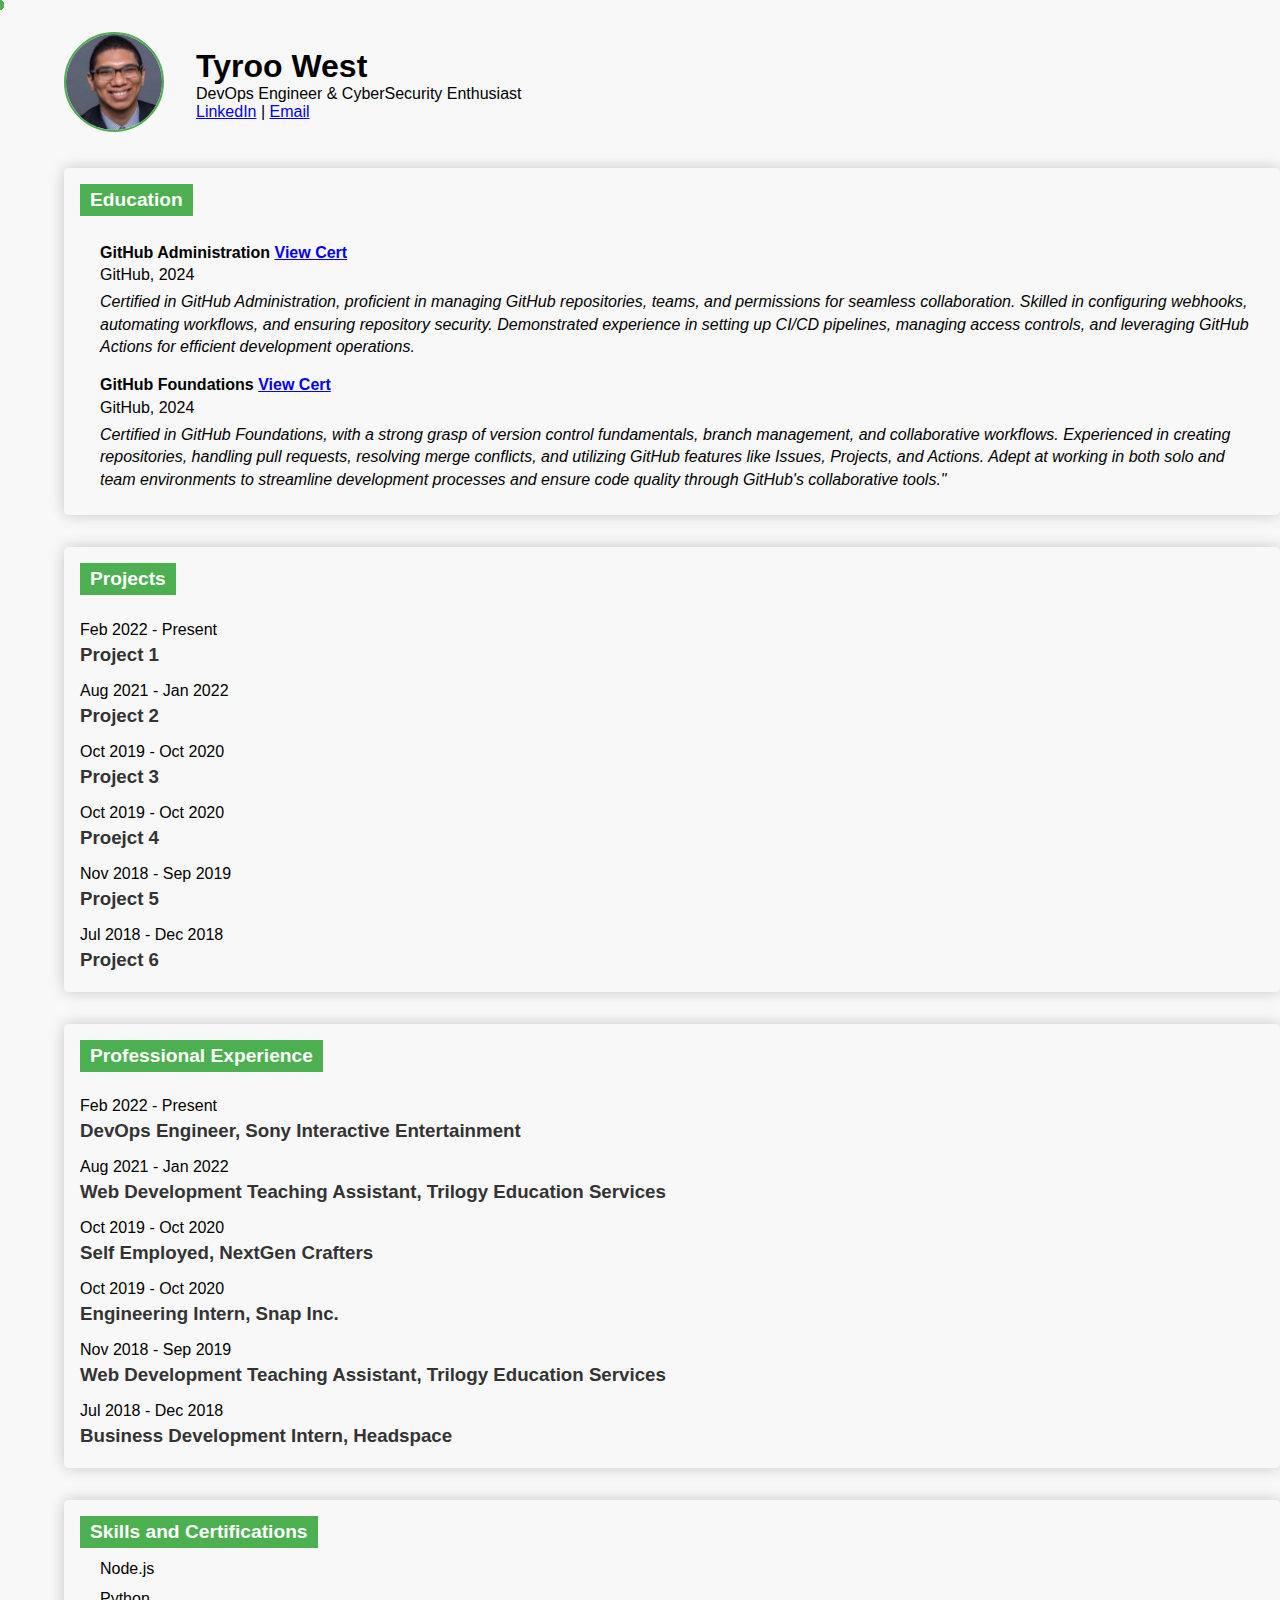
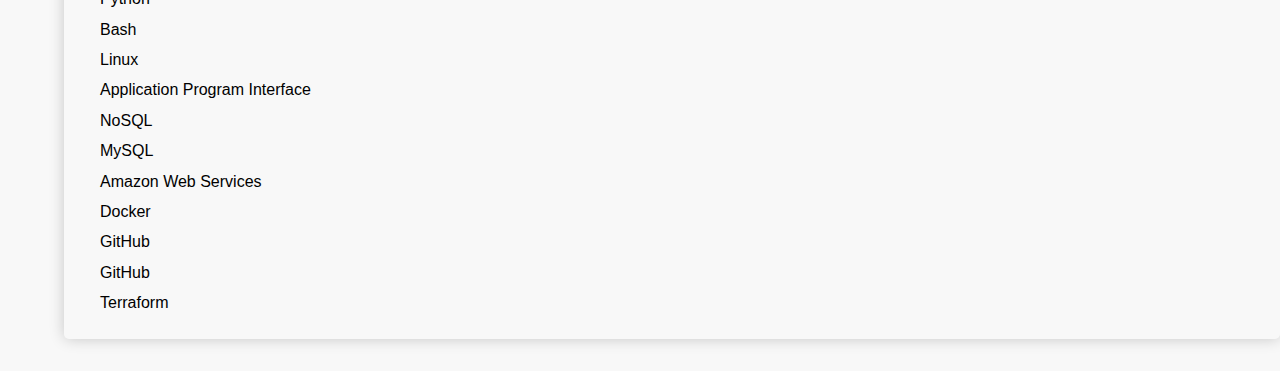
==== index.html @ eb383b2c "confirm user account" ====
<!DOCTYPE html>
<html lang="en">
<head>
<meta charset="UTF-8">
<meta name="viewport" content="width=device-width, initial-scale=1.0">
<title>DevOps Engineer Resume - Tyroo West</title>
<link rel="stylesheet" href="styles.css">
</head>
<body>
<div class="resume">
	<div class="top-section">
		<div class="headshot-container">
			<img src="headshot.jpg" alt="Your Name" class="resume-headshot">
		</div>
		<div class="contact-info">
			<h1>Tyroo West</h1>
			<p>DevOps Engineer & CyberSecurity Enthusiast</p>
			<p><a target="_blank" href="https://www.linkedin.com/in/tyroowest/">LinkedIn</a> | <a target="_blank" href="mailto:tyroojwest@gmail.com">Email</a></p>
		</div>
	</div>
	<section class="resume-section" id="education">
		<h2>Education</h2>
		<ul>
			<li>
				<span class="degree">GitHub Administration <a target="_blank" href="https://www.credly.com/badges/3693cd7b-7f9f-41f9-b478-7013c793939d/public_url">View Cert</a></span>
				<!-- <div data-iframe-width="150" data-iframe-height="270" data-share-badge-id="3693cd7b-7f9f-41f9-b478-7013c793939d" data-share-badge-host="https://www.credly.com"></div><script type="text/javascript" async src="//cdn.credly.com/assets/utilities/embed.js"></script> -->
				<span class="school">GitHub, 2024</span>
				<p>Certified in GitHub Administration, proficient in managing GitHub repositories, teams, and permissions for seamless collaboration. Skilled in configuring webhooks, automating workflows, and ensuring repository security. Demonstrated experience in setting up CI/CD pipelines, managing access controls, and leveraging GitHub Actions for efficient development operations.</p>
			</li>
			<li>
				<span class="degree">GitHub Foundations <a target="_blank" href="https://www.credly.com/badges/673c5be9-dde6-45e3-b7c4-67f58020884c/public_url">View Cert</a></span>
				<!-- <div data-iframe-width="150" data-iframe-height="270" data-share-badge-id="673c5be9-dde6-45e3-b7c4-67f58020884c" data-share-badge-host="https://www.credly.com"></div><script type="text/javascript" async src="//cdn.credly.com/assets/utilities/embed.js"></script> -->
				<span class="school">GitHub, 2024</span>
				<p>Certified in GitHub Foundations, with a strong grasp of version control fundamentals, branch management, and collaborative workflows. Experienced in creating repositories, handling pull requests, resolving merge conflicts, and utilizing GitHub features like Issues, Projects, and Actions. Adept at working in both solo and team environments to streamline development processes and ensure code quality through GitHub's collaborative tools."</p>
			</li>
		</ul>
	</section>
    <section class="resume-section" id="projects">
        <h2>Projects</h2>
        <div id="project"></div> <!-- Placeholder for timeline entries -->
    </section>
    <section class="resume-section" id="experience">
        <h2>Professional Experience</h2>
        <div id="timeline"></div> <!-- Placeholder for timeline entries -->
    </section>
    <section class="resume-section" id="certifications">
        <h2>Skills and Certifications</h2>
        <ul>
			<li>Node.js</li>
			<li>Python</li>
			<li>Bash</li>
			<li>Linux</li>
			<li>Application Program Interface</li>
			<li>NoSQL</li>
			<li>MySQL</li>
			<li>Amazon Web Services</li>
			<li>Docker</li>
			<li>GitHub</li>
			<li>GitHub</li>
			<li>Terraform</li>
		</ul>
    </section>
</div>
<script src="scripts.js"></script>
</body>
</html>
---- styles.css ----
/* General Styles */
* {
    margin: 0;
    padding: 0;
    box-sizing: border-box;
}

body, html {
    font-family: 'Helvetica', 'Verdana', sans-serif;
    background-color: #f8f8f8;
    margin-left: 2em; 
	margin-top: 1em;
}

.top-section {
    display: flex;
    justify-content: start;
    align-items: center;
    margin-bottom: 2em; 
}

.headshot-container {
    flex: 0 0 auto; 
    margin-right: 2em; 
}

.contact-info {
    flex: 1; 
    text-align: left;
}

.resume-headshot {
    width: 100px;
    height: 100px;
    border-radius: 50%;
    border: 2px solid #4CAF50;
    object-fit: cover;
}

.resume-section {
    margin-bottom: 2em;
    padding: 1em; 
    border-radius: 5px;
    box-shadow: 0px 0px 15px 0px rgba(0,0,0,0.2);
}

.resume-section h2 {
    margin-bottom: .5em;
    color: #333;
    font-weight: 600;
}

ul {
    padding-left: 20px;
    list-style-type: none; 
}

li {
    margin-bottom: .5em;
    line-height: 1.4;
    font-weight: 400;
}

#education p {
    font-style: italic;
}

.degree {
    font-weight: bold;
    display: block; 
    margin-top: 1em; 
}

.school {
    display: block;
    margin-bottom: 0.3em;
}

.timeline-content p {
    font-style: italic;
    margin-top: 0.5em;
    color: #555; 
}

.resume-header {
    text-align: center;
}

.resume-headshot {
    width: 100px;
    height: 100px;
    border-radius: 50%;
    border: 2px solid #4CAF50; 
}

/* Timeline Styles */
.timeline {
    border-left: 3px solid #4CAF50;
    padding-left: 20px;
    margin-left: 20px;
    position: relative;
}

.timeline-entry {
    margin-top: 1em;
	cursor: pointer;
    transition: all 0.3s ease-in-out; 
}

.timeline-dot {
    width: 10px;
    height: 10px;
    background-color: #4CAF50;
    border-radius: 50%;
    position: absolute;
    left: -6px;
    top: 0;
}

.timeline-content h3,
.timeline-content p {
    margin: 5px 0;
    color: #333; 
}

/* Transition for smooth toggling of description */
.timeline-content p {
    transition: all 0.3s ease-in-out;
}

/* Style for hiding/showing description */
.hidden {
    display: none;
}

.shown {
    display: block;
}

/* Section Styles */
.resume-section h2 {
    background-color: #4CAF50;
    color: white;
    padding: 5px 10px;
    display: inline-block;
    font-size: 1.2em; 
}
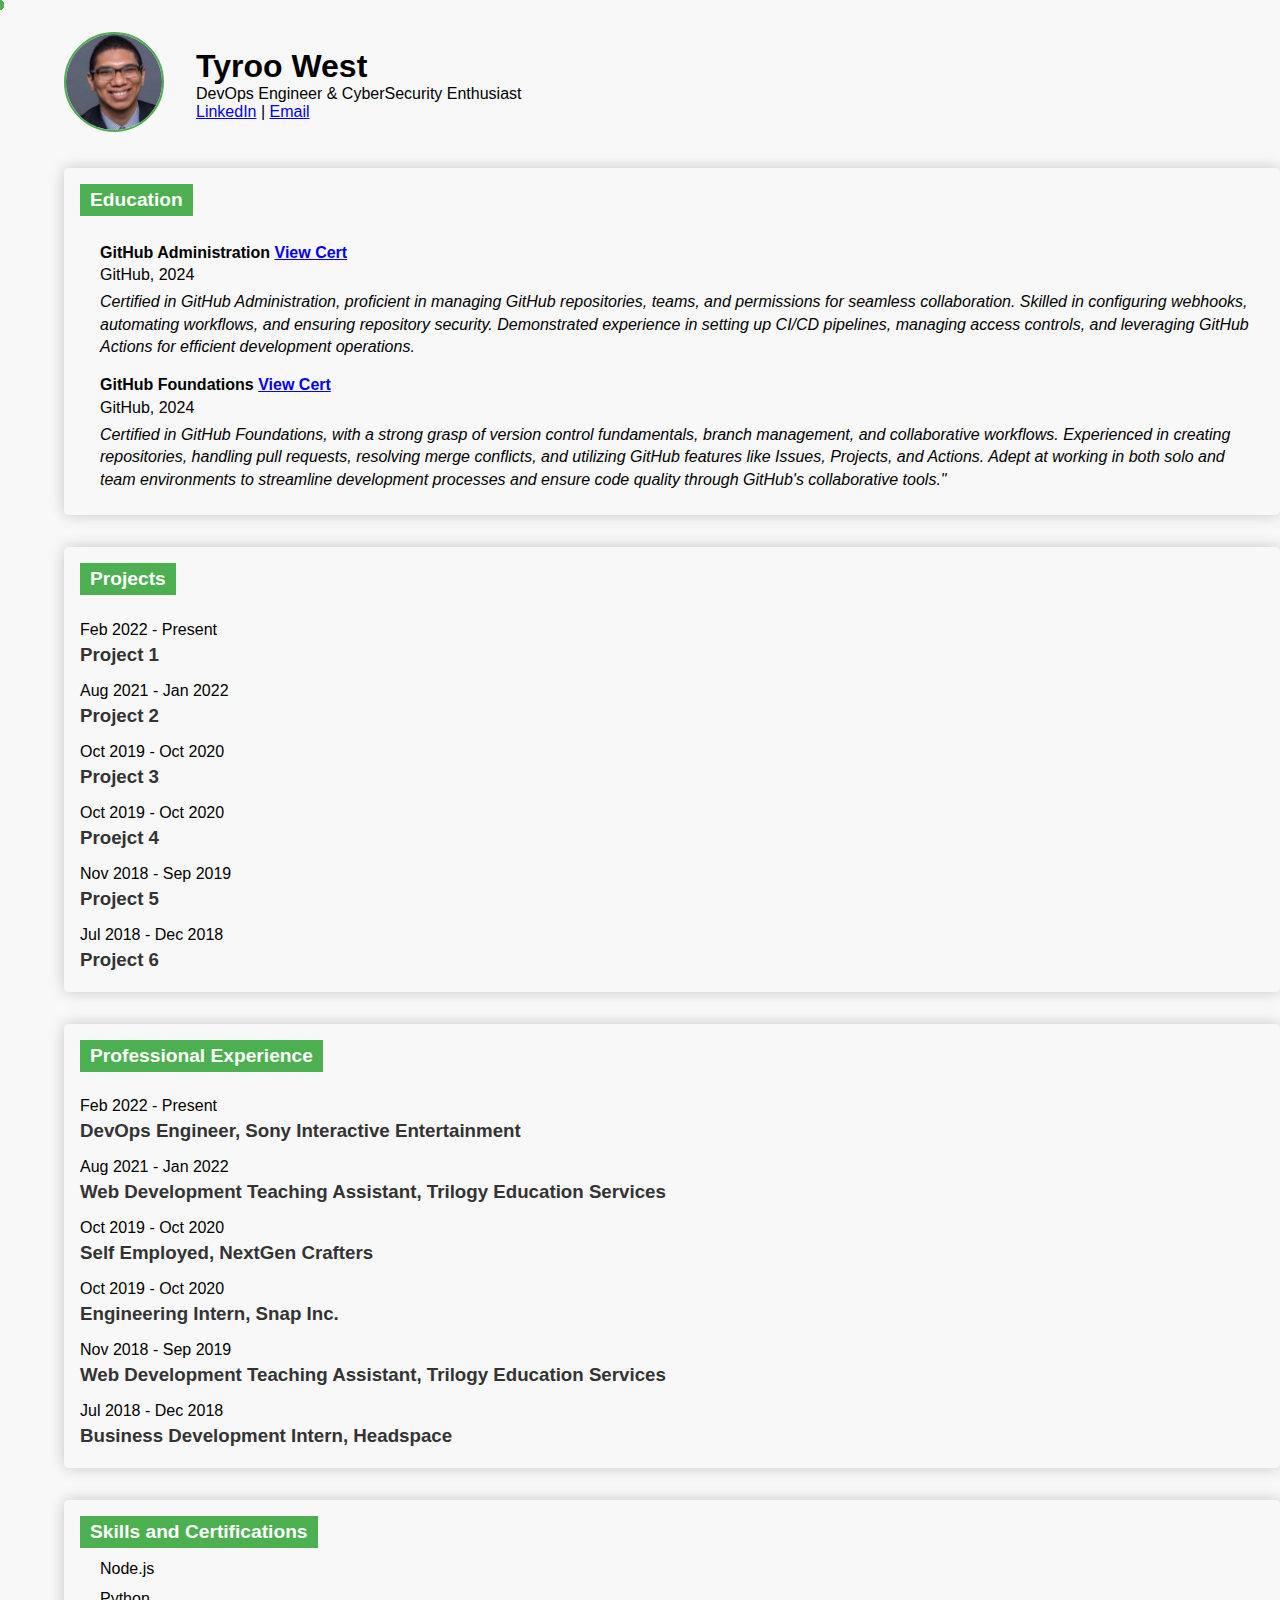
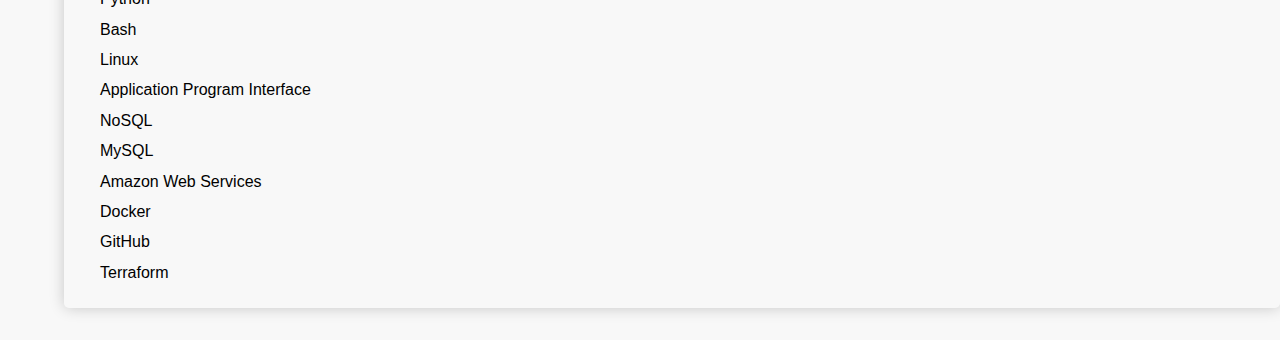
==== commit e4a29563: "verify account" ====
--- a/index.html
+++ b/index.html
@@ -56,7 +56,6 @@
 			<li>Amazon Web Services</li>
 			<li>Docker</li>
 			<li>GitHub</li>
-			<li>GitHub</li>
 			<li>Terraform</li>
 		</ul>
     </section>
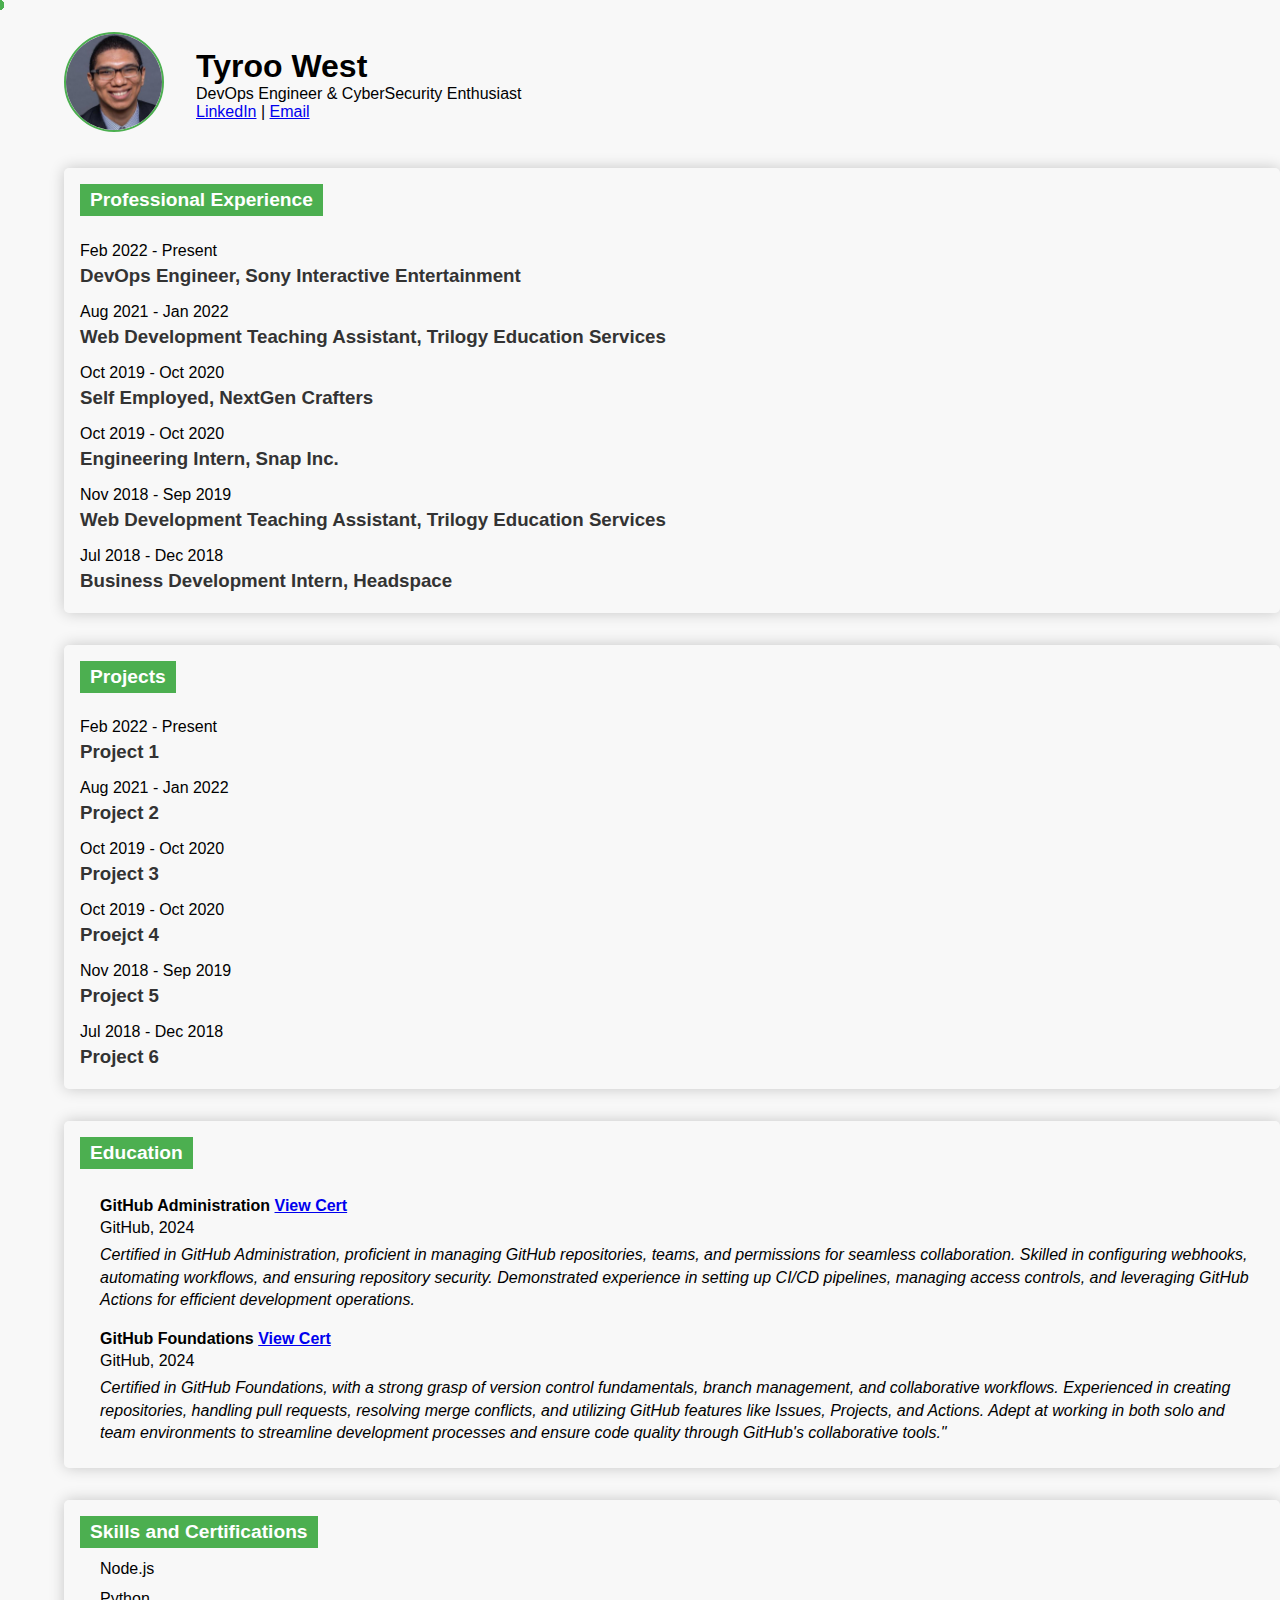
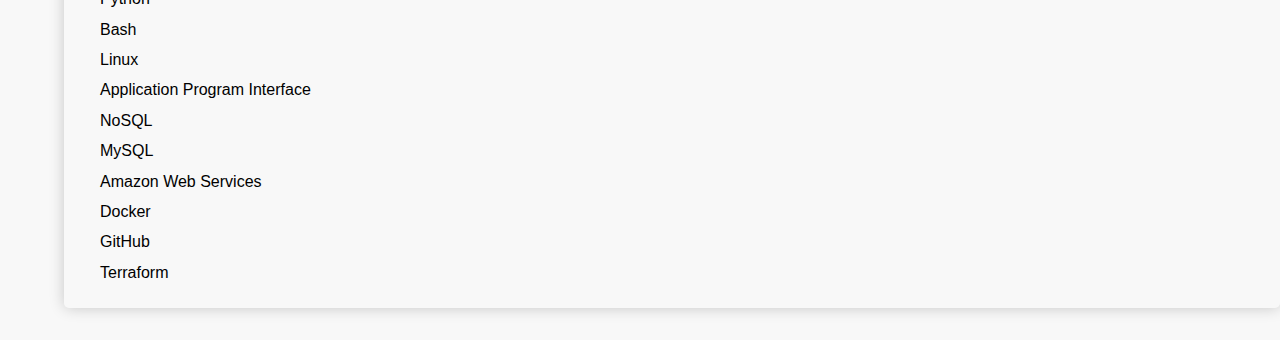
==== commit 3753b2be: "update experience" ====
--- a/index.html
+++ b/index.html
@@ -3,7 +3,7 @@
 <head>
 <meta charset="UTF-8">
 <meta name="viewport" content="width=device-width, initial-scale=1.0">
-<title>DevOps Engineer Resume - Tyroo West</title>
+<title>DevOps Engineer - Tyroo West</title>
 <link rel="stylesheet" href="styles.css">
 </head>
 <body>
@@ -18,6 +18,14 @@
 			<p><a target="_blank" href="https://www.linkedin.com/in/tyroowest/">LinkedIn</a> | <a target="_blank" href="mailto:tyroojwest@gmail.com">Email</a></p>
 		</div>
 	</div>
+    <section class="resume-section" id="experience">
+		<h2>Professional Experience</h2>
+        <div id="timeline"></div> <!-- Placeholder for timeline entries -->
+    </section>
+	<section class="resume-section" id="projects">
+		<h2>Projects</h2>
+		<div id="project"></div> <!-- Placeholder for timeline entries -->
+	</section>
 	<section class="resume-section" id="education">
 		<h2>Education</h2>
 		<ul>
@@ -35,16 +43,8 @@
 			</li>
 		</ul>
 	</section>
-    <section class="resume-section" id="projects">
-        <h2>Projects</h2>
-        <div id="project"></div> <!-- Placeholder for timeline entries -->
-    </section>
-    <section class="resume-section" id="experience">
-        <h2>Professional Experience</h2>
-        <div id="timeline"></div> <!-- Placeholder for timeline entries -->
-    </section>
     <section class="resume-section" id="certifications">
-        <h2>Skills and Certifications</h2>
+		<h2>Skills and Certifications</h2>
         <ul>
 			<li>Node.js</li>
 			<li>Python</li>
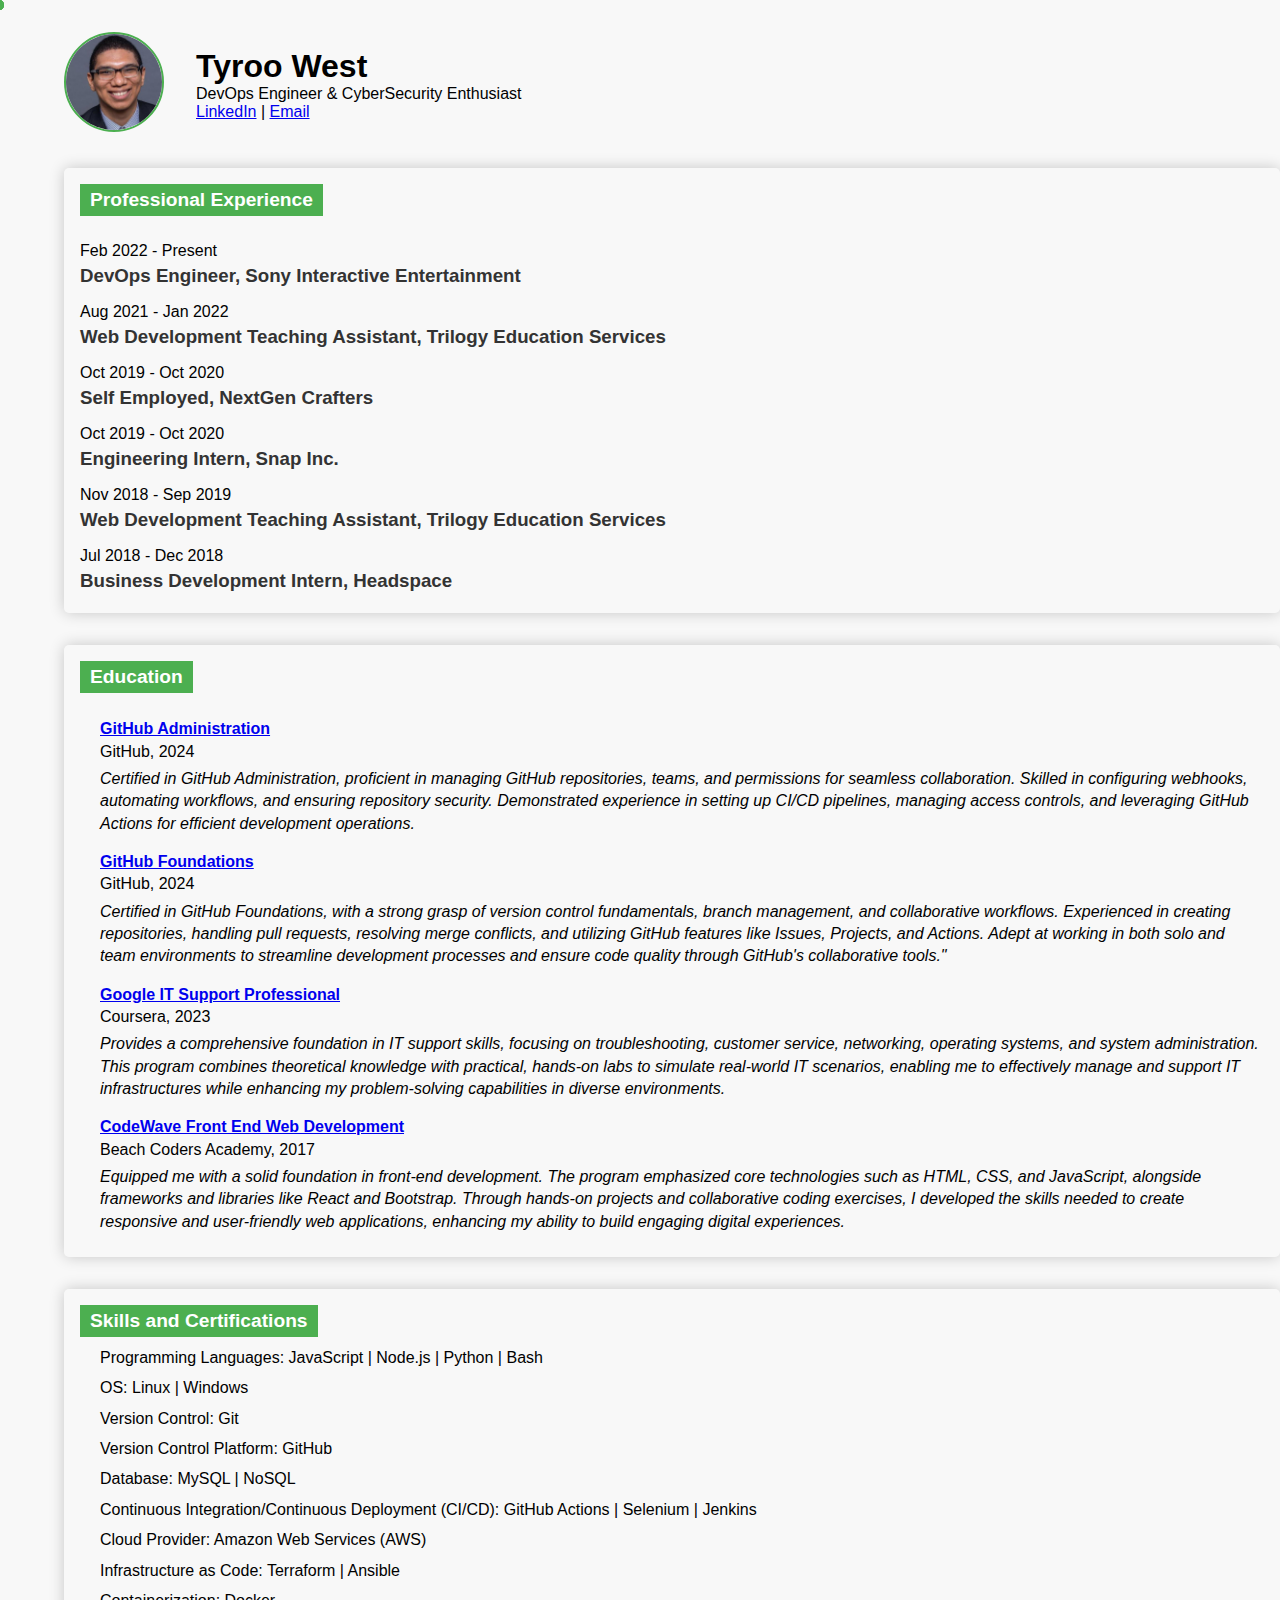
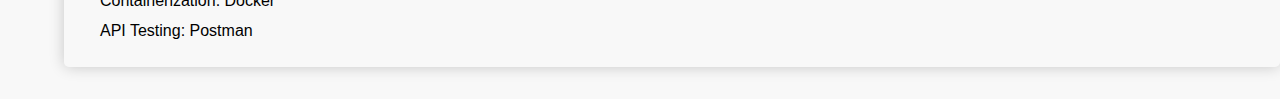
==== commit 8987460f: "disable projects, add skills" ====
--- a/index.html
+++ b/index.html
@@ -22,41 +22,58 @@
 		<h2>Professional Experience</h2>
         <div id="timeline"></div> <!-- Placeholder for timeline entries -->
     </section>
-	<section class="resume-section" id="projects">
+	<!-- <section class="resume-section" id="projects">
 		<h2>Projects</h2>
-		<div id="project"></div> <!-- Placeholder for timeline entries -->
-	</section>
+		<div id="project"></div>
+	</section> -->
 	<section class="resume-section" id="education">
 		<h2>Education</h2>
 		<ul>
 			<li>
-				<span class="degree">GitHub Administration <a target="_blank" href="https://www.credly.com/badges/3693cd7b-7f9f-41f9-b478-7013c793939d/public_url">View Cert</a></span>
+				<span class="degree">
+					<a target="_blank" href="https://www.credly.com/badges/3693cd7b-7f9f-41f9-b478-7013c793939d/public_url">GitHub Administration</a>
+				</span>
 				<!-- <div data-iframe-width="150" data-iframe-height="270" data-share-badge-id="3693cd7b-7f9f-41f9-b478-7013c793939d" data-share-badge-host="https://www.credly.com"></div><script type="text/javascript" async src="//cdn.credly.com/assets/utilities/embed.js"></script> -->
 				<span class="school">GitHub, 2024</span>
 				<p>Certified in GitHub Administration, proficient in managing GitHub repositories, teams, and permissions for seamless collaboration. Skilled in configuring webhooks, automating workflows, and ensuring repository security. Demonstrated experience in setting up CI/CD pipelines, managing access controls, and leveraging GitHub Actions for efficient development operations.</p>
 			</li>
 			<li>
-				<span class="degree">GitHub Foundations <a target="_blank" href="https://www.credly.com/badges/673c5be9-dde6-45e3-b7c4-67f58020884c/public_url">View Cert</a></span>
+				<span class="degree">
+					<a target="_blank" href="https://www.credly.com/badges/673c5be9-dde6-45e3-b7c4-67f58020884c/public_url">GitHub Foundations</a>
+				</span>
 				<!-- <div data-iframe-width="150" data-iframe-height="270" data-share-badge-id="673c5be9-dde6-45e3-b7c4-67f58020884c" data-share-badge-host="https://www.credly.com"></div><script type="text/javascript" async src="//cdn.credly.com/assets/utilities/embed.js"></script> -->
 				<span class="school">GitHub, 2024</span>
 				<p>Certified in GitHub Foundations, with a strong grasp of version control fundamentals, branch management, and collaborative workflows. Experienced in creating repositories, handling pull requests, resolving merge conflicts, and utilizing GitHub features like Issues, Projects, and Actions. Adept at working in both solo and team environments to streamline development processes and ensure code quality through GitHub's collaborative tools."</p>
+			</li>
+			<li>
+				<span class="degree">
+					<a target="_blank" href="https://coursera.org/share/cd73c191bc1175e698d60d69b2933c68">Google IT Support Professional</a>
+				</span>
+				<span class="school">Coursera, 2023</span>
+				<p>Provides a comprehensive foundation in IT support skills, focusing on troubleshooting, customer service, networking, operating systems, and system administration. This program combines theoretical knowledge with practical, hands-on labs to simulate real-world IT scenarios, enabling me to effectively manage and support IT infrastructures while enhancing my problem-solving capabilities in diverse environments.</p>
+			</li>
+			<li>
+				<span class="degree">
+					<a target="_blank" href="https://drive.google.com/file/d/1N1ALioIVBQ7FYCeXZU5s873BrPWLQsEA/view?usp=sharing">CodeWave Front End Web Development</a>
+				</span>
+				<span class="school">Beach Coders Academy, 2017</span>
+				<p>Equipped me with a solid foundation in front-end development. The program emphasized core technologies such as HTML, CSS, and JavaScript, alongside frameworks and libraries like React and Bootstrap. Through hands-on projects and collaborative coding exercises, I developed the skills needed to create responsive and user-friendly web applications, enhancing my ability to build engaging digital experiences.</p>
 			</li>
 		</ul>
 	</section>
     <section class="resume-section" id="certifications">
 		<h2>Skills and Certifications</h2>
         <ul>
-			<li>Node.js</li>
-			<li>Python</li>
-			<li>Bash</li>
-			<li>Linux</li>
-			<li>Application Program Interface</li>
-			<li>NoSQL</li>
-			<li>MySQL</li>
-			<li>Amazon Web Services</li>
-			<li>Docker</li>
-			<li>GitHub</li>
-			<li>Terraform</li>
+			<li>Programming Languages: JavaScript | Node.js | Python | Bash</li>
+			<li>OS: Linux | Windows</li>
+			<li>Version Control: Git</li>
+			<li>Version Control Platform: GitHub</li>
+			<li>Database: MySQL | NoSQL</li>
+			<li>Continuous Integration/Continuous Deployment (CI/CD): GitHub Actions | Selenium | Jenkins</li>
+			<li>Cloud Provider: Amazon Web Services (AWS)</li>
+			<li>Infrastructure as Code: Terraform | Ansible</li>
+			<li>Containerization: Docker</li>
+			<li>API Testing: Postman</li>
 		</ul>
     </section>
 </div>
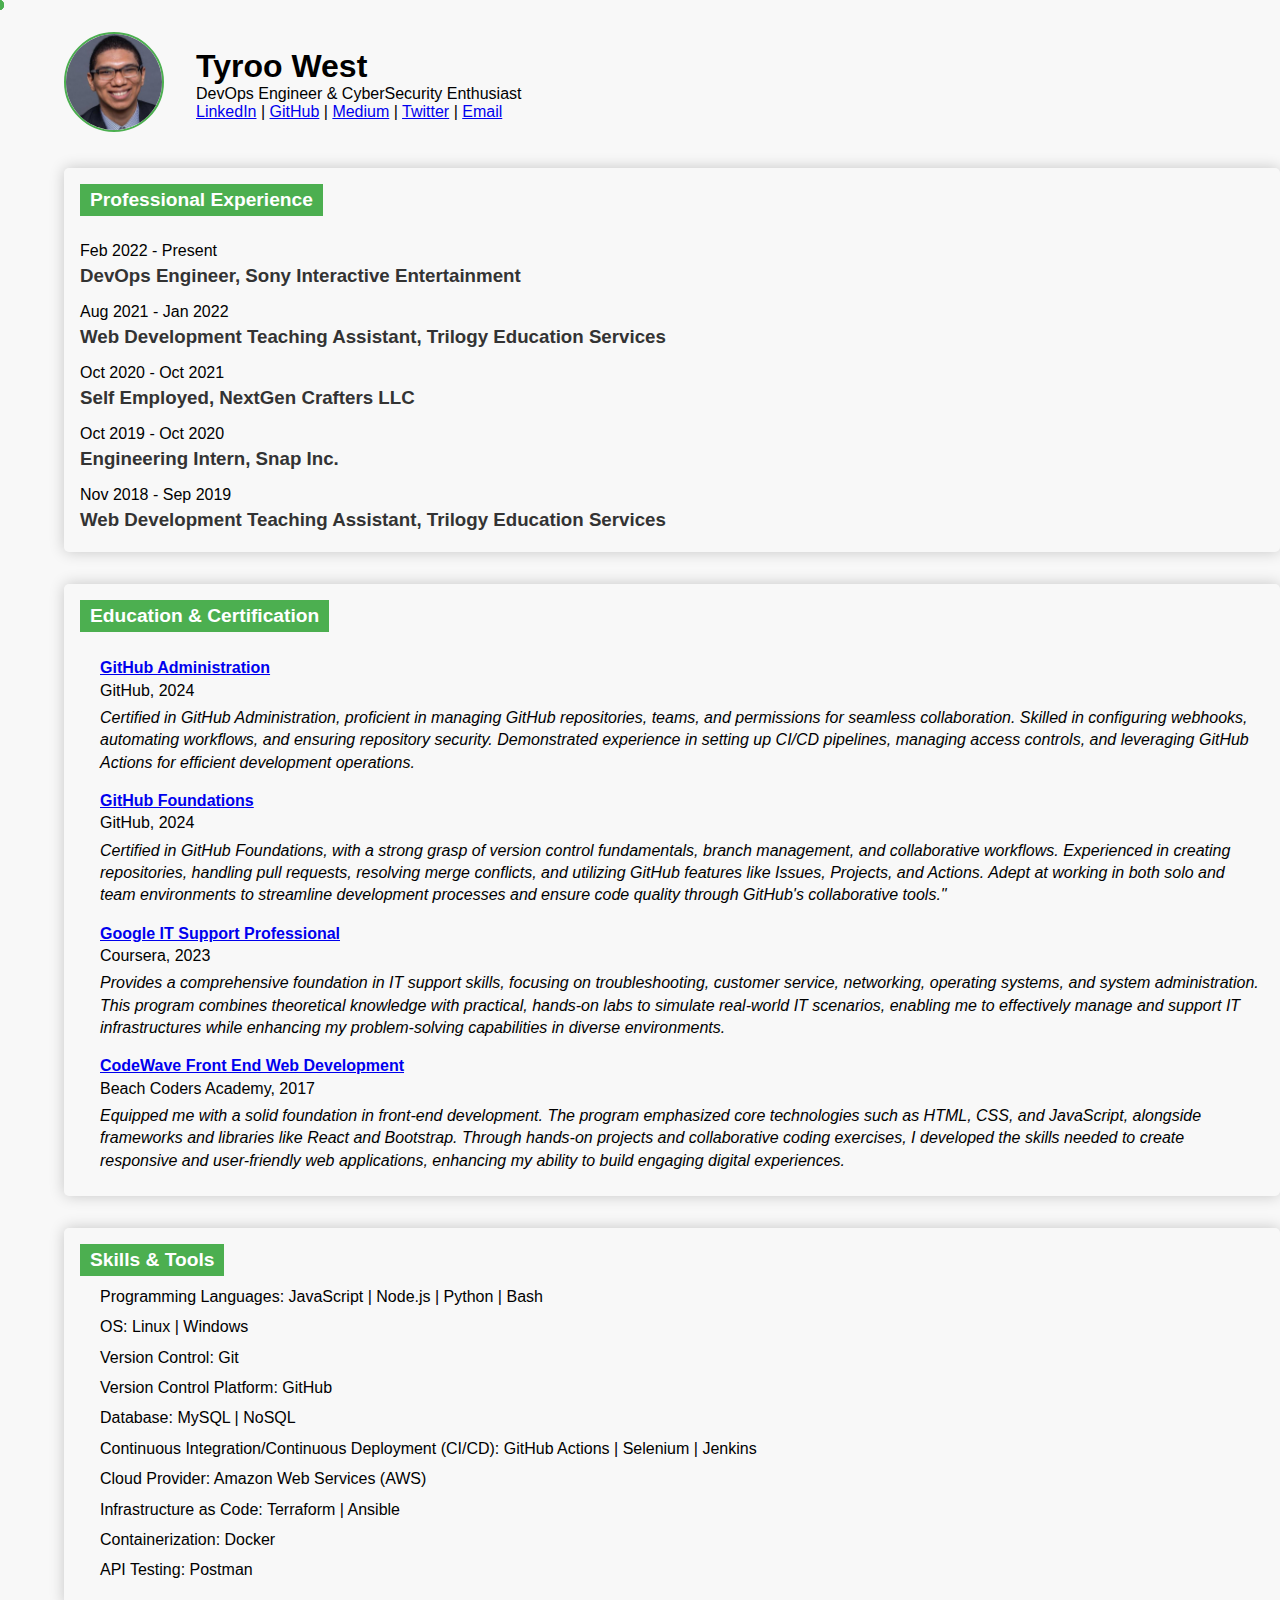
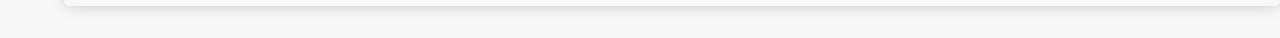
==== commit cd13cfdd: "add links" ====
--- a/index.html
+++ b/index.html
@@ -15,7 +15,13 @@
 		<div class="contact-info">
 			<h1>Tyroo West</h1>
 			<p>DevOps Engineer & CyberSecurity Enthusiast</p>
-			<p><a target="_blank" href="https://www.linkedin.com/in/tyroowest/">LinkedIn</a> | <a target="_blank" href="mailto:tyroojwest@gmail.com">Email</a></p>
+			<p>
+				<a target="_blank" href="https://www.linkedin.com/in/tyroowest/">LinkedIn</a> |
+				<a target="_blank" href="https://github.com/T-Wesst">GitHub</a> |
+				<a target="_blank" href="https://medium.com/@tyroojwest">Medium</a> |
+				<a target="_blank" href="https://x.com/tyroo_west">Twitter</a> |
+				<a target="_blank" href="mailto:tyroojwest@gmail.com">Email</a>
+			</p>
 		</div>
 	</div>
     <section class="resume-section" id="experience">
@@ -27,7 +33,7 @@
 		<div id="project"></div>
 	</section> -->
 	<section class="resume-section" id="education">
-		<h2>Education</h2>
+		<h2>Education & Certification</h2>
 		<ul>
 			<li>
 				<span class="degree">
@@ -62,7 +68,7 @@
 		</ul>
 	</section>
     <section class="resume-section" id="certifications">
-		<h2>Skills and Certifications</h2>
+		<h2>Skills & Tools</h2>
         <ul>
 			<li>Programming Languages: JavaScript | Node.js | Python | Bash</li>
 			<li>OS: Linux | Windows</li>
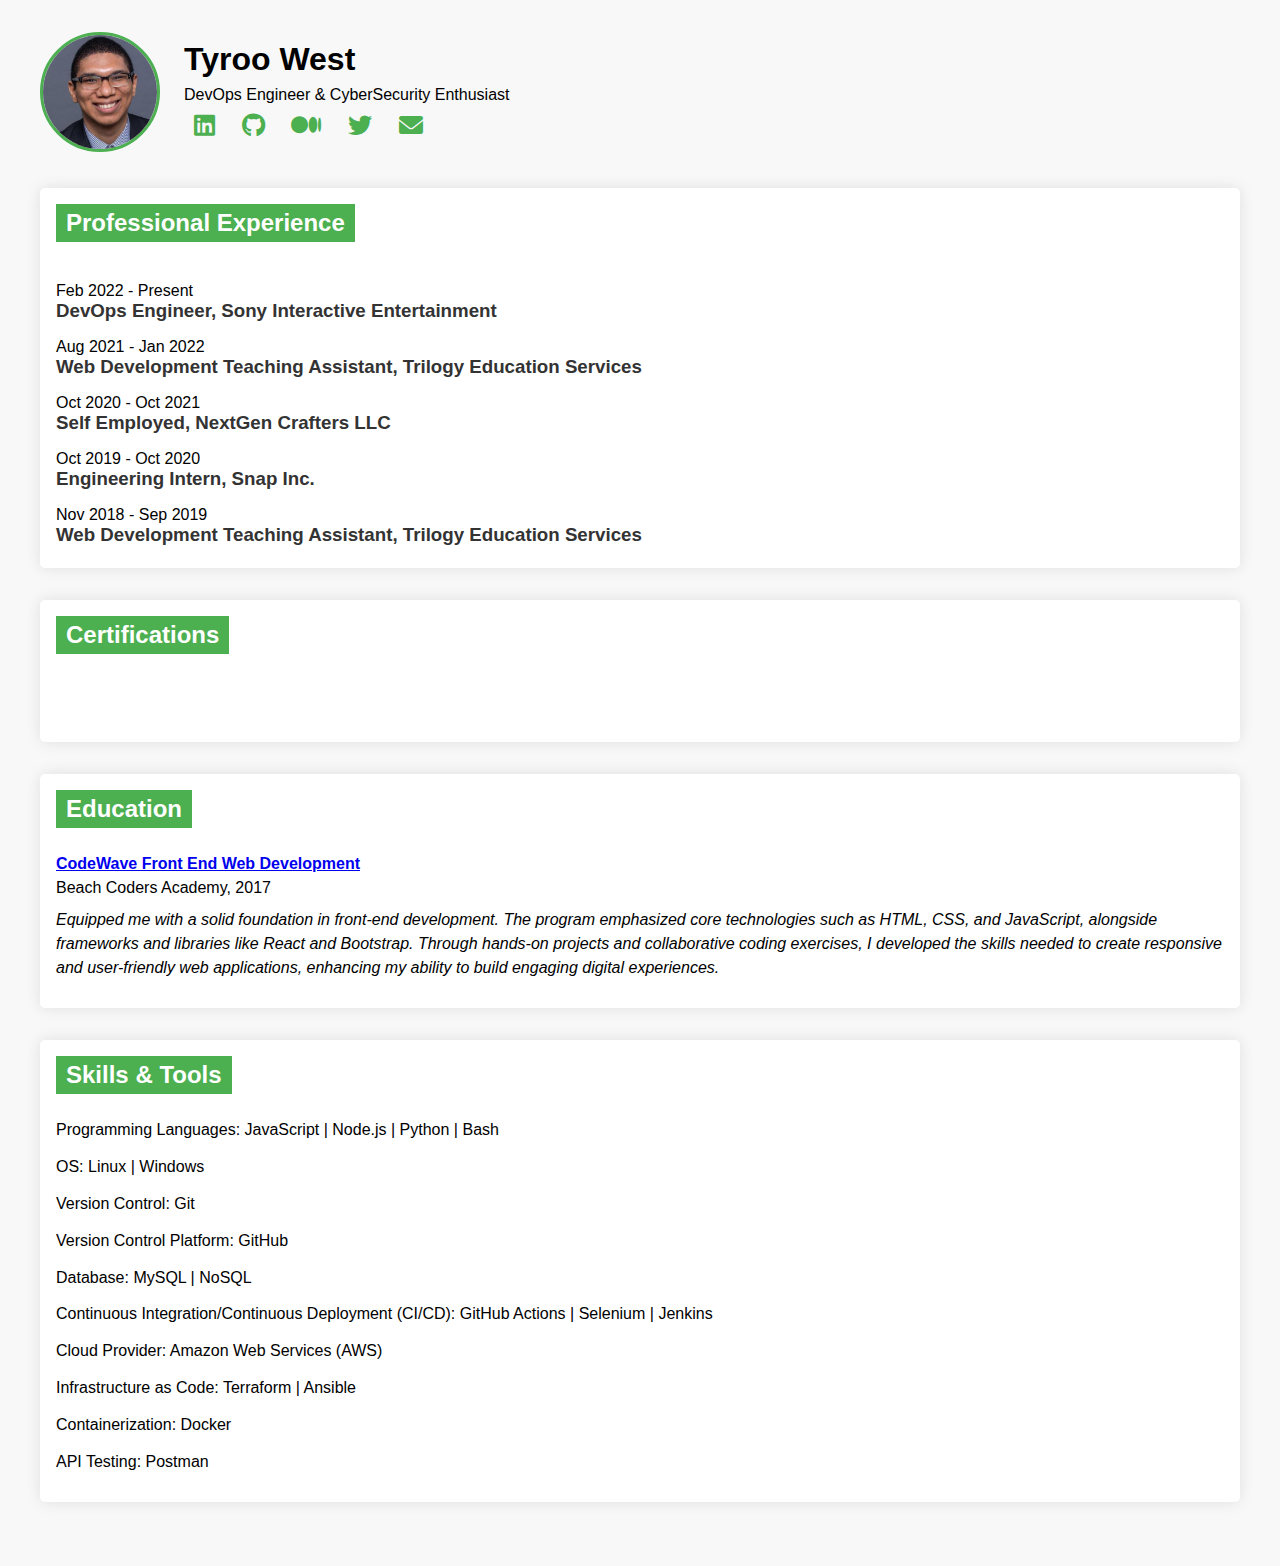
==== commit 92470539: "update profile" ====
--- a/index.html
+++ b/index.html
@@ -1,10 +1,11 @@
 <!DOCTYPE html>
 <html lang="en">
 <head>
-<meta charset="UTF-8">
-<meta name="viewport" content="width=device-width, initial-scale=1.0">
-<title>DevOps Engineer - Tyroo West</title>
-<link rel="stylesheet" href="styles.css">
+	<meta charset="UTF-8">
+	<meta name="viewport" content="width=device-width, initial-scale=1.0">
+	<title>DevOps Engineer - Tyroo West</title>
+	<link rel="stylesheet" href="styles.css">
+	<link rel="stylesheet" href="https://cdnjs.cloudflare.com/ajax/libs/font-awesome/6.0.0-beta3/css/all.min.css">
 </head>
 <body>
 <div class="resume">
@@ -16,11 +17,21 @@
 			<h1>Tyroo West</h1>
 			<p>DevOps Engineer & CyberSecurity Enthusiast</p>
 			<p>
-				<a target="_blank" href="https://www.linkedin.com/in/tyroowest/">LinkedIn</a> |
-				<a target="_blank" href="https://github.com/T-Wesst">GitHub</a> |
-				<a target="_blank" href="https://medium.com/@tyroojwest">Medium</a> |
-				<a target="_blank" href="https://x.com/tyroo_west">Twitter</a> |
-				<a target="_blank" href="mailto:tyroojwest@gmail.com">Email</a>
+				<a href="https://www.linkedin.com/in/tyroowest/" target="_blank">
+					<i class="fab fa-linkedin"></i>
+				</a>
+				<a href="https://github.com/T-Wesst" target="_blank">
+					<i class="fab fa-github"></i>
+				</a>
+				<a href="https://medium.com/@tyroojwest" target="_blank">
+					<i class="fab fa-medium"></i>
+				</a>
+				<a href="https://twitter.com/tyroo_west" target="_blank">
+					<i class="fab fa-twitter"></i>
+				</a>
+				<a href="mailto:tyroojwest@gmail.com">
+					<i class="fas fa-envelope"></i>
+				</a>
 			</p>
 		</div>
 	</div>
@@ -32,32 +43,19 @@
 		<h2>Projects</h2>
 		<div id="project"></div>
 	</section> -->
+	<section class="resume-section" id="certifications">
+		<h2>Certifications</h2>
+		<div>
+			<span class="certifications">
+				<div data-iframe-width="150" data-iframe-height="270" data-share-badge-id="3693cd7b-7f9f-41f9-b478-7013c793939d" data-share-badge-host="https://www.credly.com"></div><script type="text/javascript" async src="//cdn.credly.com/assets/utilities/embed.js"></script>
+				<div data-iframe-width="150" data-iframe-height="270" data-share-badge-id="673c5be9-dde6-45e3-b7c4-67f58020884c" data-share-badge-host="https://www.credly.com"></div><script type="text/javascript" async src="//cdn.credly.com/assets/utilities/embed.js"></script>
+				<!-- <a target="_blank" href="https://coursera.org/share/cd73c191bc1175e698d60d69b2933c68">Google IT Support Professional, Coursera 2023</a> -->
+			</span>
+		</div>
+	</section>
 	<section class="resume-section" id="education">
-		<h2>Education & Certification</h2>
+		<h2>Education</h2>
 		<ul>
-			<li>
-				<span class="degree">
-					<a target="_blank" href="https://www.credly.com/badges/3693cd7b-7f9f-41f9-b478-7013c793939d/public_url">GitHub Administration</a>
-				</span>
-				<!-- <div data-iframe-width="150" data-iframe-height="270" data-share-badge-id="3693cd7b-7f9f-41f9-b478-7013c793939d" data-share-badge-host="https://www.credly.com"></div><script type="text/javascript" async src="//cdn.credly.com/assets/utilities/embed.js"></script> -->
-				<span class="school">GitHub, 2024</span>
-				<p>Certified in GitHub Administration, proficient in managing GitHub repositories, teams, and permissions for seamless collaboration. Skilled in configuring webhooks, automating workflows, and ensuring repository security. Demonstrated experience in setting up CI/CD pipelines, managing access controls, and leveraging GitHub Actions for efficient development operations.</p>
-			</li>
-			<li>
-				<span class="degree">
-					<a target="_blank" href="https://www.credly.com/badges/673c5be9-dde6-45e3-b7c4-67f58020884c/public_url">GitHub Foundations</a>
-				</span>
-				<!-- <div data-iframe-width="150" data-iframe-height="270" data-share-badge-id="673c5be9-dde6-45e3-b7c4-67f58020884c" data-share-badge-host="https://www.credly.com"></div><script type="text/javascript" async src="//cdn.credly.com/assets/utilities/embed.js"></script> -->
-				<span class="school">GitHub, 2024</span>
-				<p>Certified in GitHub Foundations, with a strong grasp of version control fundamentals, branch management, and collaborative workflows. Experienced in creating repositories, handling pull requests, resolving merge conflicts, and utilizing GitHub features like Issues, Projects, and Actions. Adept at working in both solo and team environments to streamline development processes and ensure code quality through GitHub's collaborative tools."</p>
-			</li>
-			<li>
-				<span class="degree">
-					<a target="_blank" href="https://coursera.org/share/cd73c191bc1175e698d60d69b2933c68">Google IT Support Professional</a>
-				</span>
-				<span class="school">Coursera, 2023</span>
-				<p>Provides a comprehensive foundation in IT support skills, focusing on troubleshooting, customer service, networking, operating systems, and system administration. This program combines theoretical knowledge with practical, hands-on labs to simulate real-world IT scenarios, enabling me to effectively manage and support IT infrastructures while enhancing my problem-solving capabilities in diverse environments.</p>
-			</li>
 			<li>
 				<span class="degree">
 					<a target="_blank" href="https://drive.google.com/file/d/1N1ALioIVBQ7FYCeXZU5s873BrPWLQsEA/view?usp=sharing">CodeWave Front End Web Development</a>
--- a/styles.css
+++ b/styles.css
@@ -8,140 +8,239 @@
 body, html {
     font-family: 'Helvetica', 'Verdana', sans-serif;
     background-color: #f8f8f8;
-    margin-left: 2em; 
-	margin-top: 1em;
-}
-
+    margin: 0;
+    padding: 1em;
+}
+
+.resume {
+    max-width: 1200px;
+    margin: 0 auto;
+}
+
+/* Top Section (Headshot and Contact Info) */
 .top-section {
     display: flex;
-    justify-content: start;
     align-items: center;
-    margin-bottom: 2em; 
+    justify-content: space-between;
+    margin-bottom: 2em;
 }
 
 .headshot-container {
-    flex: 0 0 auto; 
-    margin-right: 2em; 
+    flex: 0 0 auto;
+    margin-right: 1.5em;
+}
+
+.resume-headshot {
+    width: 120px;
+    height: 120px;
+    border-radius: 50%;
+    border: 3px solid #4CAF50;
+    object-fit: cover;
 }
 
 .contact-info {
-    flex: 1; 
+    flex: 1;
     text-align: left;
 }
 
-.resume-headshot {
-    width: 100px;
-    height: 100px;
-    border-radius: 50%;
-    border: 2px solid #4CAF50;
-    object-fit: cover;
-}
-
+.contact-info h1 {
+    font-size: 2em;
+    margin-bottom: 0.2em;
+}
+
+.contact-info p {
+    margin: 0.5em 0;
+}
+
+.contact-info a {
+    margin: 0 10px;
+    color: #4CAF50;
+    font-size: 1.5em;
+    text-decoration: none;
+}
+
+.contact-info a:hover {
+    color: #333;
+}
+
+/* Resume Sections */
 .resume-section {
     margin-bottom: 2em;
-    padding: 1em; 
+    padding: 1em;
     border-radius: 5px;
-    box-shadow: 0px 0px 15px 0px rgba(0,0,0,0.2);
-}
-
-.resume-section h2 {
-    margin-bottom: .5em;
-    color: #333;
-    font-weight: 600;
-}
-
-ul {
-    padding-left: 20px;
-    list-style-type: none; 
-}
-
-li {
-    margin-bottom: .5em;
-    line-height: 1.4;
-    font-weight: 400;
-}
-
-#education p {
-    font-style: italic;
-}
-
-.degree {
-    font-weight: bold;
-    display: block; 
-    margin-top: 1em; 
-}
-
-.school {
-    display: block;
-    margin-bottom: 0.3em;
-}
-
-.timeline-content p {
-    font-style: italic;
-    margin-top: 0.5em;
-    color: #555; 
-}
-
-.resume-header {
-    text-align: center;
-}
-
-.resume-headshot {
-    width: 100px;
-    height: 100px;
-    border-radius: 50%;
-    border: 2px solid #4CAF50; 
-}
-
-/* Timeline Styles */
-.timeline {
-    border-left: 3px solid #4CAF50;
-    padding-left: 20px;
-    margin-left: 20px;
-    position: relative;
-}
-
-.timeline-entry {
-    margin-top: 1em;
-	cursor: pointer;
-    transition: all 0.3s ease-in-out; 
-}
-
-.timeline-dot {
-    width: 10px;
-    height: 10px;
-    background-color: #4CAF50;
-    border-radius: 50%;
-    position: absolute;
-    left: -6px;
-    top: 0;
-}
-
-.timeline-content h3,
-.timeline-content p {
-    margin: 5px 0;
-    color: #333; 
-}
-
-/* Transition for smooth toggling of description */
-.timeline-content p {
-    transition: all 0.3s ease-in-out;
-}
-
-/* Style for hiding/showing description */
-.hidden {
-    display: none;
-}
-
-.shown {
-    display: block;
-}
-
-/* Section Styles */
+    box-shadow: 0px 0px 15px rgba(0, 0, 0, 0.1);
+    background-color: white;
+    text-align: left; /* Default alignment */
+}
+
 .resume-section h2 {
     background-color: #4CAF50;
     color: white;
     padding: 5px 10px;
     display: inline-block;
-    font-size: 1.2em; 
-}+    margin-bottom: 1em;
+    font-size: 1.5em;
+}
+
+/* List Styles */
+ul {
+    list-style: none;
+    padding: 0;
+}
+
+li {
+    margin-bottom: 0.8em;
+    line-height: 1.5;
+    font-weight: 400;
+}
+
+.degree {
+    font-weight: bold;
+}
+
+.school {
+    display: block;
+    margin-bottom: 0.3em;
+}
+
+#education p {
+    font-style: italic;
+    margin-top: 0.5em;
+}
+
+/* Certifications Section */
+#certifications div {
+    display: flex;
+    flex-wrap: wrap;
+    gap: 20px;
+    justify-content: center;
+    align-items: center;
+    margin-top: 1em;
+}
+
+#certifications div > div {
+    flex: 0 0 150px;
+    height: 270px;
+    box-shadow: 0 4px 8px rgba(0, 0, 0, 0.1);
+    border-radius: 10px;
+    overflow: hidden;
+}
+
+/* Timeline Styles */
+.timeline {
+    border-left: 3px solid #4CAF50;
+    padding-left: 20px;
+    margin-left: 10px;
+}
+
+.timeline-entry {
+    margin-top: 1em;
+    position: relative;
+    cursor: pointer;
+    transition: all 0.3s ease;
+}
+
+.timeline-content h3 {
+    margin-bottom: 0.3em;
+    color: #333;
+}
+
+.timeline-content p {
+    margin: 0.5em 0;
+    color: #555;
+    transition: all 0.3s ease-in-out;
+}
+
+/* Media Queries for Responsive Design */
+@media (max-width: 1024px) {
+    .top-section {
+        flex-direction: row;
+        align-items: center;
+    }
+
+    .resume-headshot {
+        width: 100px;
+        height: 100px;
+    }
+}
+
+@media (max-width: 768px) {
+    .top-section {
+        flex-direction: column;
+        align-items: center;
+        text-align: center;
+    }
+
+    .headshot-container {
+        margin-right: 0;
+        margin-bottom: 1em;
+    }
+
+    .contact-info a {
+        font-size: 1.3em;
+    }
+
+    .resume-section {
+        padding: 0.8em;
+    }
+
+    .resume-section h2 {
+        font-size: 1.3em;
+    }
+}
+
+/* Mobile Styles: Center Top Section and Resume Content */
+@media (max-width: 480px) {
+    body {
+        padding: 0.5em;
+    }
+
+    /* Center the top section content */
+    .top-section {
+        flex-direction: column;
+        align-items: center;
+        text-align: center;
+    }
+
+    .contact-info {
+        display: contents;
+    }
+
+    .contact-info h1 {
+        font-size: 1.6em;
+        margin-bottom: 0.5em;
+    }
+
+    .resume-headshot {
+        width: 80px;
+        height: 80px;
+    }
+
+    .timeline {
+        padding-left: 10px;
+    }
+
+    .timeline-content h3 {
+        font-size: 1.1em;
+    }
+
+    .timeline-content p {
+        font-size: 0.9em;
+    }
+
+    /* Center content inside resume sections */
+    .resume-section {
+        text-align: center;
+    }
+
+    .resume-section h2 {
+        display: block;
+        margin: 0 auto 1em;
+    }
+
+    #certifications div {
+        flex-direction: column;
+        align-items: center;
+        gap: 15px;
+    }
+}
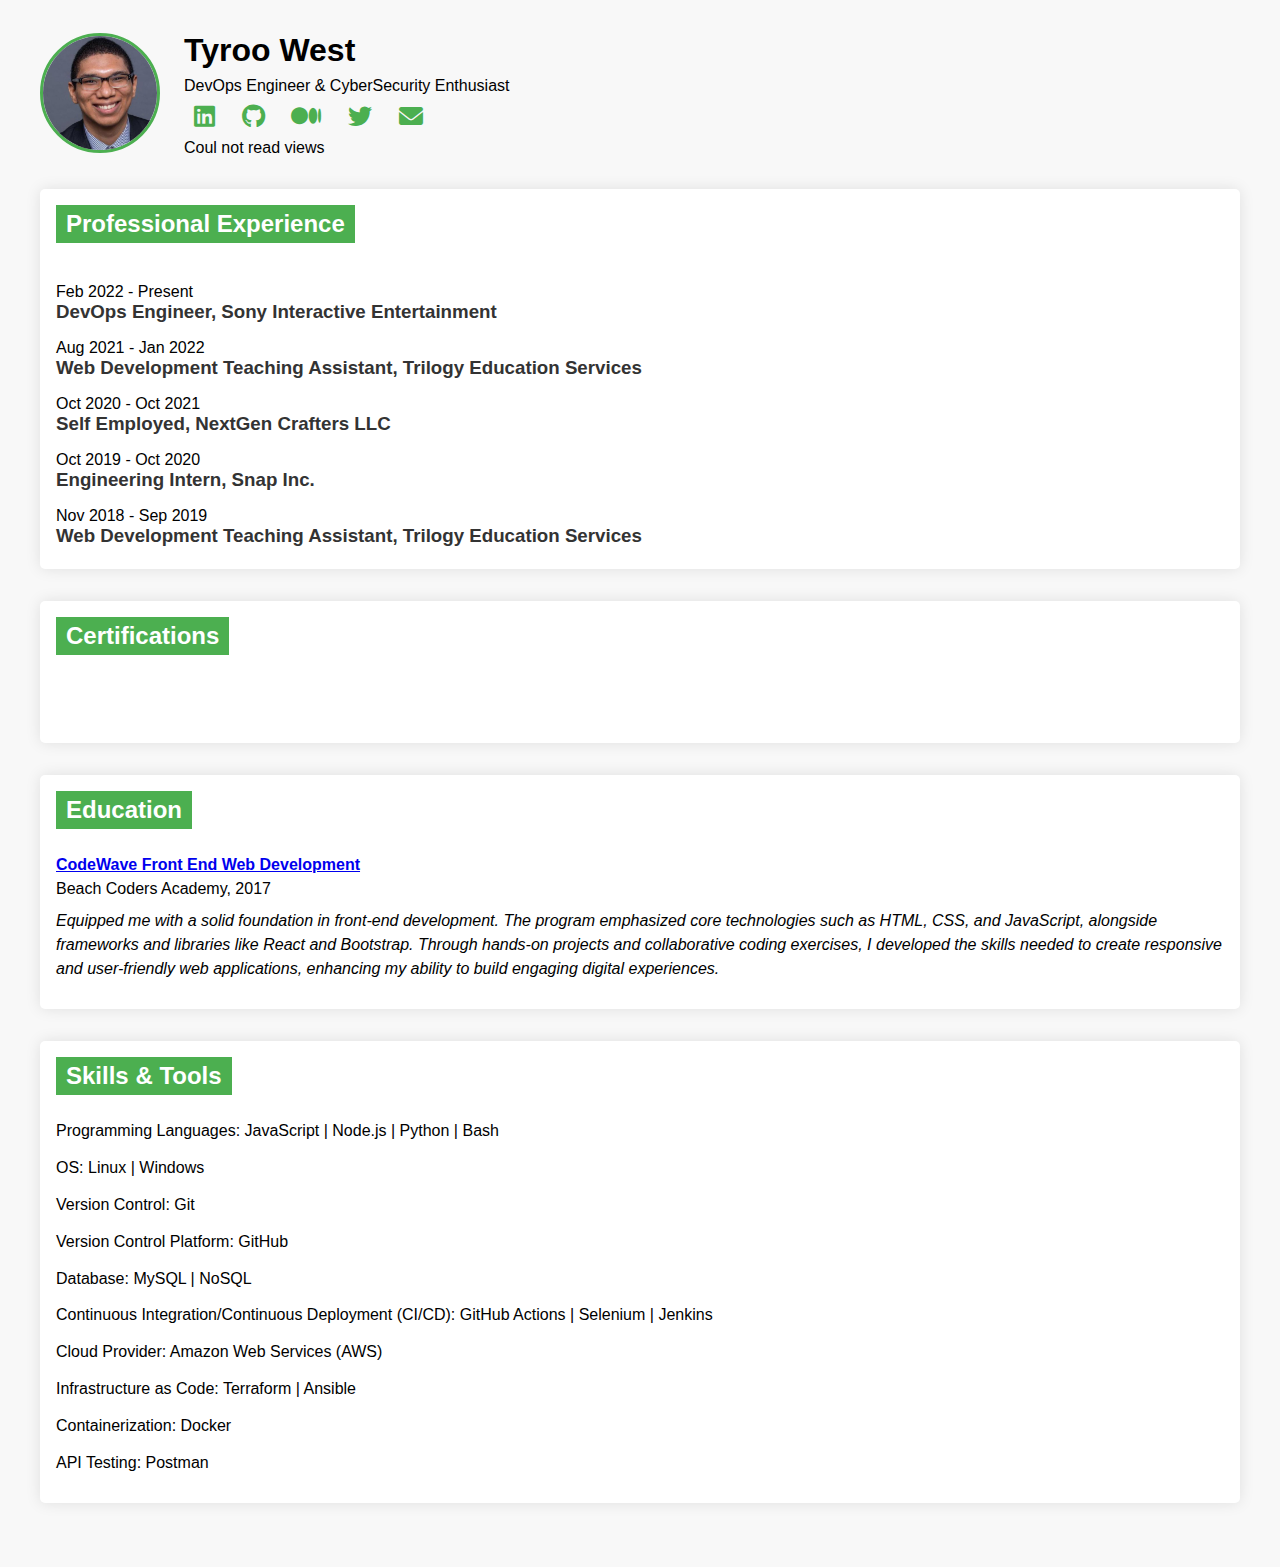
==== commit 1ee0f247: "add counter" ====
--- a/index.html
+++ b/index.html
@@ -33,6 +33,7 @@
 					<i class="fas fa-envelope"></i>
 				</a>
 			</p>
+			<div class="counter-number">Coul not read views</div>
 		</div>
 	</div>
     <section class="resume-section" id="experience">
